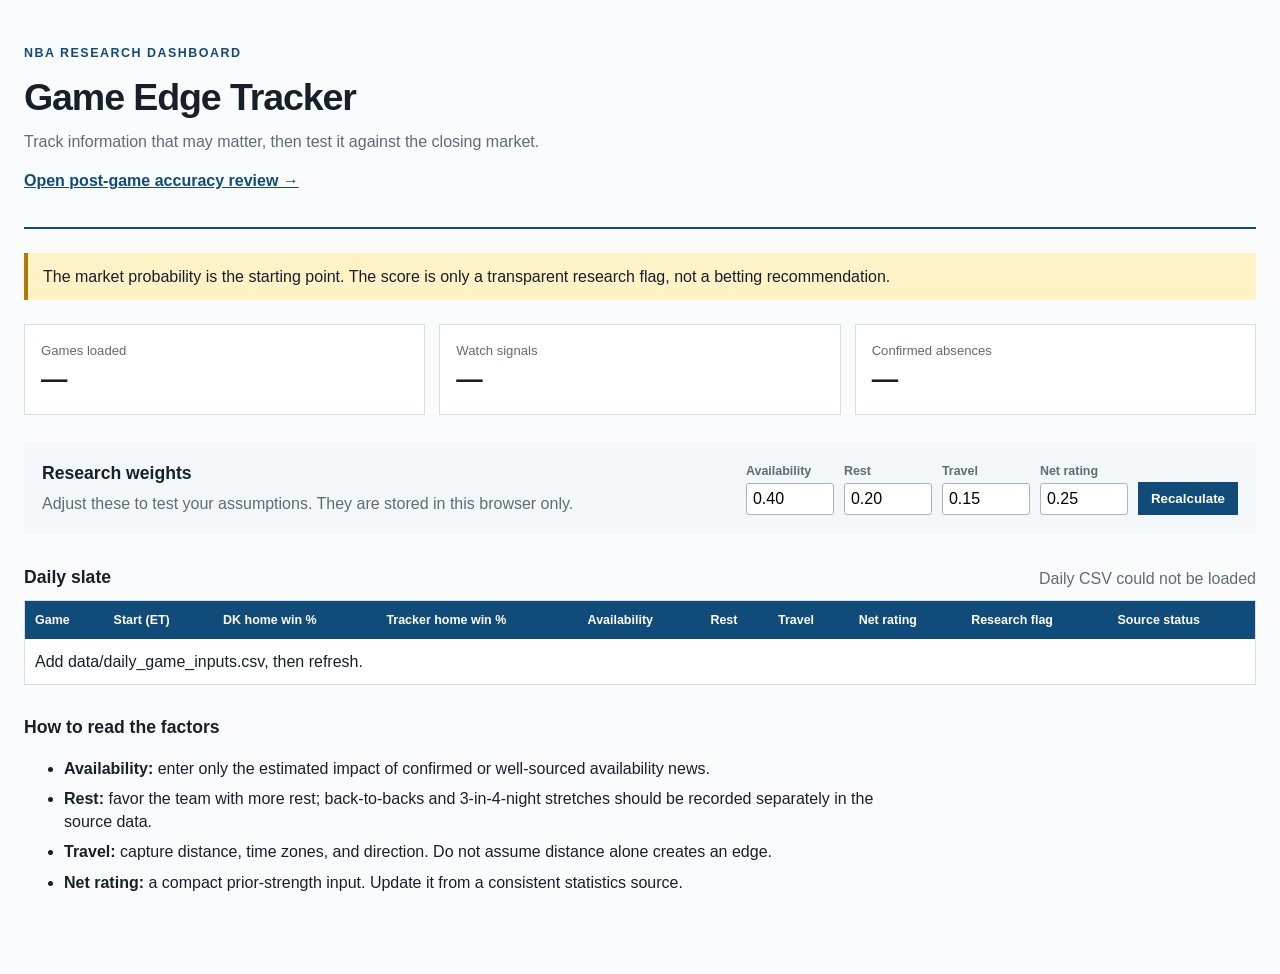
==== index.html @ bd5ef438 "Add files via upload" ====
<!doctype html>
<html lang="en">
  <head>
    <meta charset="utf-8" />
    <meta name="viewport" content="width=device-width, initial-scale=1" />
    <meta name="description" content="Daily NBA game research tracker" />
    <title>Game Edge Tracker</title>
    <link rel="stylesheet" href="styles.css" />
  </head>
  <body>
    <main>
      <header>
        <p class="eyebrow">NBA research dashboard</p>
        <h1>Game Edge Tracker</h1>
        <p class="subtitle">Track information that may matter, then test it against the closing market.</p>
        <p><a class="analysis-link" href="analysis.html">Open post-game accuracy review →</a></p>
      </header>

      <section class="notice" aria-label="Method note">
        The market probability is the starting point. The score is only a transparent research flag, not a betting recommendation.
      </section>

      <section class="metrics" aria-label="Slate summary">
        <article><span>Games loaded</span><strong id="game-count">—</strong></article>
        <article><span>Watch signals</span><strong id="watch-count">—</strong></article>
        <article><span>Confirmed absences</span><strong id="absence-count">—</strong></article>
      </section>

      <section class="weights-section">
        <div>
          <h2>Research weights</h2>
          <p>Adjust these to test your assumptions. They are stored in this browser only.</p>
        </div>
        <div class="weight-controls">
          <label>Availability <input id="availability-weight" type="number" min="0" max="1" step="0.05" value="0.40" /></label>
          <label>Rest <input id="rest-weight" type="number" min="0" max="1" step="0.05" value="0.20" /></label>
          <label>Travel <input id="travel-weight" type="number" min="0" max="1" step="0.05" value="0.15" /></label>
          <label>Net rating <input id="rating-weight" type="number" min="0" max="1" step="0.05" value="0.25" /></label>
          <button id="recalculate" type="button">Recalculate</button>
        </div>
      </section>

      <section>
        <div class="section-heading">
          <h2>Daily slate</h2>
          <p id="data-status">Loading data…</p>
        </div>
        <div class="table-wrap">
          <table>
            <thead>
              <tr>
                <th>Game</th><th>Start (ET)</th><th>DK home win %</th><th>Tracker home win %</th><th>Availability</th><th>Rest</th><th>Travel</th><th>Net rating</th><th>Research flag</th><th>Source status</th>
              </tr>
            </thead>
            <tbody id="slate-body"></tbody>
          </table>
        </div>
      </section>

      <section class="method">
        <h2>How to read the factors</h2>
        <ul>
          <li><strong>Availability:</strong> enter only the estimated impact of confirmed or well-sourced availability news.</li>
          <li><strong>Rest:</strong> favor the team with more rest; back-to-backs and 3-in-4-night stretches should be recorded separately in the source data.</li>
          <li><strong>Travel:</strong> capture distance, time zones, and direction. Do not assume distance alone creates an edge.</li>
          <li><strong>Net rating:</strong> a compact prior-strength input. Update it from a consistent statistics source.</li>
        </ul>
      </section>
    </main>
    <script src="app.js"></script>
  </body>
</html>
---- styles.css ----
:root { --ink:#17202a; --muted:#5f6b76; --line:#d8dee4; --blue:#114b7a; --light:#f3f7fa; --amber:#fff2c6; --green:#dff3e6; }
* { box-sizing:border-box; }
body { margin:0; background:#fafbfc; color:var(--ink); font:16px/1.45 Arial, Helvetica, sans-serif; }
main { max-width:1280px; margin:0 auto; padding:44px 24px 64px; }
header { border-bottom:2px solid var(--blue); padding-bottom:18px; }
h1 { margin:0; font-size:2.35rem; letter-spacing:-.03em; }
h2 { margin:0; font-size:1.1rem; }
.eyebrow { color:var(--blue); font-size:.78rem; font-weight:bold; letter-spacing:.12em; margin:0 0 8px; text-transform:uppercase; }
.subtitle, .section-heading p, .weights-section p { color:var(--muted); margin:.35rem 0 0; }
.analysis-link { color:var(--blue); font-weight:bold; }
.notice { background:var(--amber); border-left:4px solid #b27800; margin:24px 0; padding:12px 15px; }
.metrics { display:grid; gap:14px; grid-template-columns:repeat(3, minmax(0,1fr)); margin:24px 0; }
.metrics article { background:#fff; border:1px solid var(--line); padding:16px; }
.metrics span { color:var(--muted); display:block; font-size:.82rem; }
.metrics strong { font-size:1.65rem; }
.weights-section { align-items:end; background:var(--light); display:flex; gap:24px; justify-content:space-between; margin:28px 0; padding:18px; }
.weight-controls { display:flex; flex-wrap:wrap; gap:10px; }
label { color:var(--muted); font-size:.78rem; font-weight:bold; }
input { border:1px solid #a8b4bf; border-radius:3px; display:block; font-size:1rem; margin-top:3px; padding:6px; width:88px; }
button { align-self:end; background:var(--blue); border:0; color:#fff; cursor:pointer; font-weight:bold; padding:9px 13px; }
.section-heading { align-items:end; display:flex; justify-content:space-between; margin-bottom:10px; }
.table-wrap { background:#fff; border:1px solid var(--line); overflow-x:auto; }
table { border-collapse:collapse; min-width:1060px; width:100%; }
th { background:var(--blue); color:#fff; font-size:.78rem; padding:10px; text-align:left; white-space:nowrap; }
td { border-bottom:1px solid var(--line); padding:11px 10px; vertical-align:top; }
tr:last-child td { border-bottom:0; }
.tag { border-radius:999px; display:inline-block; font-size:.75rem; font-weight:bold; padding:3px 8px; white-space:nowrap; }
.watch { background:var(--green); color:#176637; }.neutral { background:#e8edf1; color:#485560; }.confirm { color:#176637; font-weight:bold; }.unconfirmed { color:#9a6700; font-weight:bold; }
.method { margin-top:30px; max-width:850px; }.method li { margin:7px 0; }
@media (max-width:720px) { main { padding:26px 14px; }.metrics { grid-template-columns:1fr; }.weights-section, .section-heading { align-items:stretch; flex-direction:column; } }
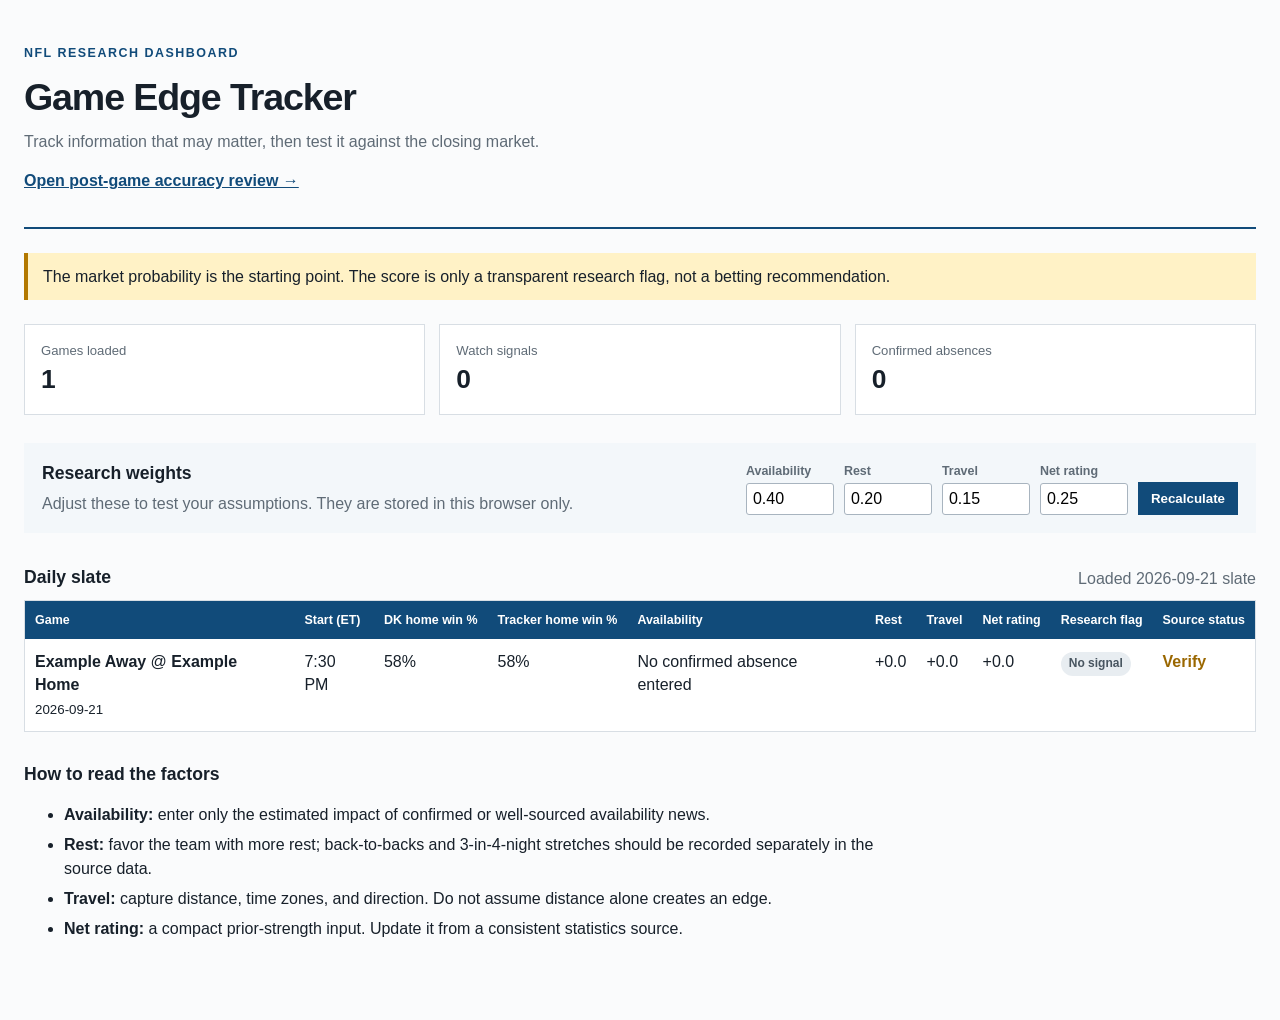
==== commit 093bbe7c: "Update index.html" ====
--- a/index.html
+++ b/index.html
@@ -10,7 +10,7 @@
   <body>
     <main>
       <header>
-        <p class="eyebrow">NBA research dashboard</p>
+        <p class="eyebrow">NFL research dashboard</p>
         <h1>Game Edge Tracker</h1>
         <p class="subtitle">Track information that may matter, then test it against the closing market.</p>
         <p><a class="analysis-link" href="analysis.html">Open post-game accuracy review →</a></p>
